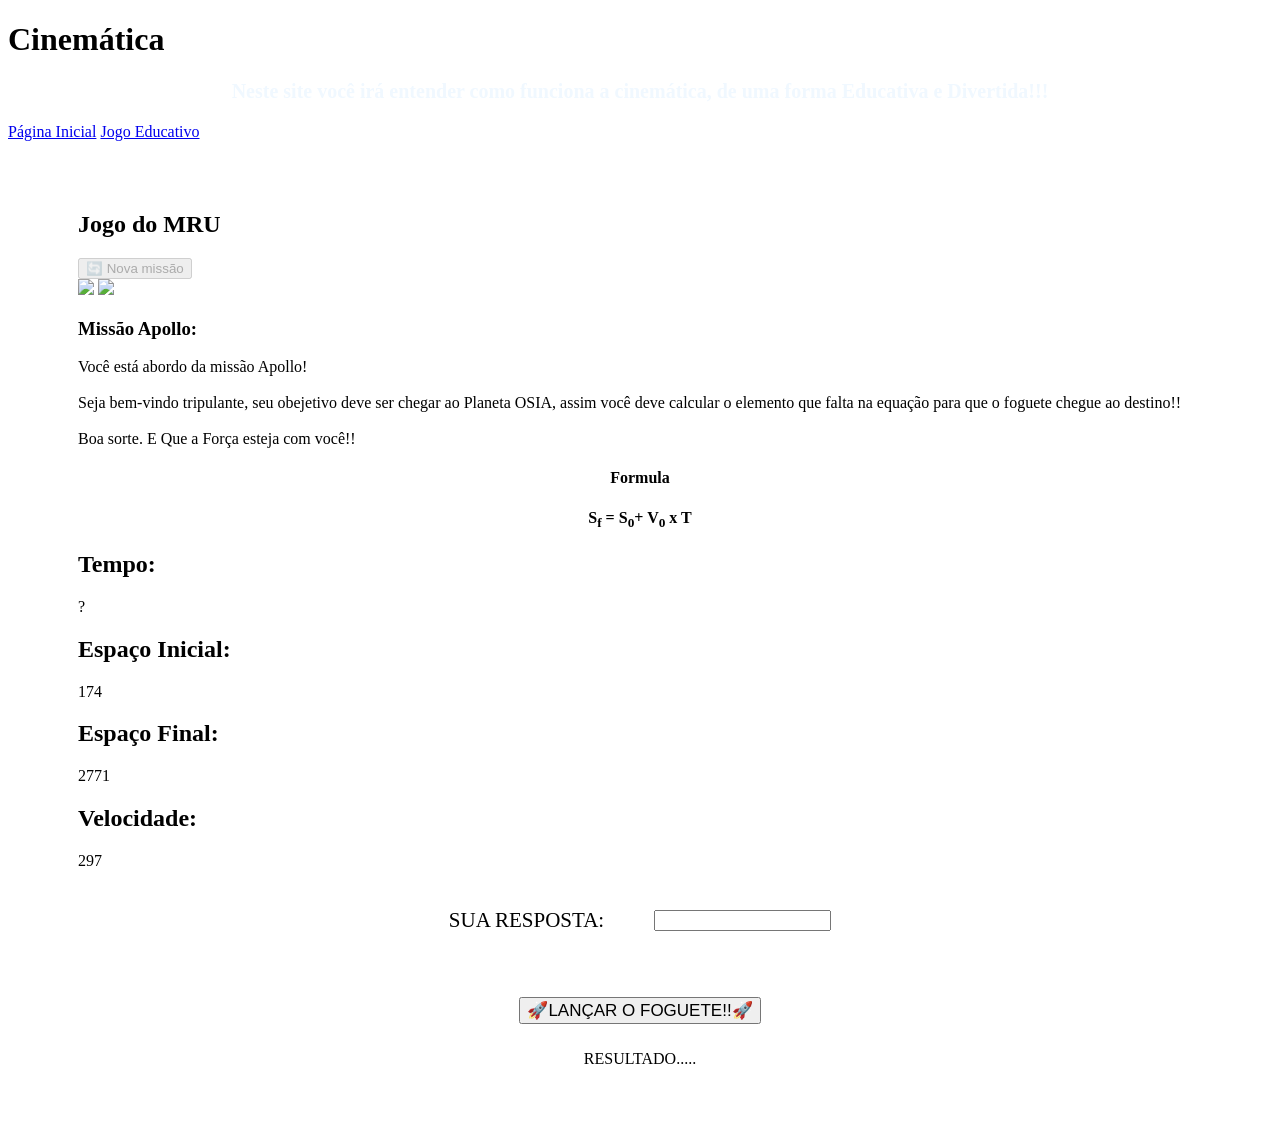
==== jogo.html @ 342e5e2f "Correção" ====
<!DOCTYPE html>
<html lang="pt-br">
<head>
    <meta charset="UTF-8">
    <meta name="viewport" content="width=device-width, initial-scale=1.0">
    <title>Document</title>
    <link rel="stylesheet" href="estilo/style2.css">
    <link href='https://fonts.googleapis.com/css?family=Inter' rel='stylesheet'>
 
   
 
</head>
<body>
 
    <header>
        <h1>Cinemática</h1>
        <p style="text-align: center; color: aliceblue; font-size: 20px; font-weight: bold;">Neste site você irá entender como funciona a cinemática, de uma forma Educativa e Divertida!!!</p>
    </header>
 
    <nav>
        <a href="pagMain.html">Página Inicial</a>
        <a href="jogo.html">Jogo Educativo</a>
    </nav>
 
    <div class="quadrado" style="margin: 70px; padding-bottom: 1px;">
        <div class="topo-jogo">
            <h2>Jogo do MRU</h2>
            <button id="novaMissao">🔄 Nova missão</button>
        </div>

       
       
       
   
            <div class="container">
                <div class="game">
                    <div class="destino">
                        <div class="linha"></div>
                            <img id="xy" src="Imagens/foguete_jogo.png">
                            <img class="destino1" id="dest" src="Imagens/ChatGPT Image 28 de mai. de 2026, 15_05_43.png">
                            <div class="descricao">
                                <h3>Missão Apollo: </h3>
                                <p>
                                    Você está abordo da missão Apollo! <br> <br>
                                    Seja bem-vindo tripulante, seu obejetivo 
                                    deve ser chegar ao Planeta OSIA, assim você 
                                    deve calcular o elemento que falta na equação 
                                    para que o foguete chegue ao destino!! <br><br>
                                    Boa sorte. E Que a Força esteja com você!!
                                </p>
                            </div>
                    </div>
                <center><div id="forml">
                    <h4>Formula</h4>
                       
                    <p style="font-weight: bolder;">S<sub>f</sub> = S<sub>0</sub>+ V<sub>0</sub> x T</p>
                </div></center>
 
                </div>
            </div>
 
           
 
        <div class="container">
 
            <div class="square">
                <h2 class="Elemento">Tempo: </h2>
                <div class="valor" id="tempo"></div>
            </div>
 
            <div class="square">
                <h2 class="Elemento">Espaço Inicial: </h2>
                <div class="valor" id="espacoinicial"></div>
            </div>
 
            <div class="square" >
                <h2 class="Elemento">Espaço Final: </h2>
                <div class="valor" id="espacofinal"></div>
            </div>
 
            <div class="square">
                <h2 class="Elemento"> Velocidade: </h2>
                <div class="valor" id="velocidade"></div>
            </div>
            

        </div>
        <div>
            <div class="posicao" style="width: 100%; height: 100px; display: flex; justify-content: center; align-items: center; gap: 50px; font-size: 21px;">
            SUA RESPOSTA:
            <input type="text" id="entrada" width: 600px; height: 50px;">
            </div>
        </div>
 
        <div class="button" style="width: 100%; height: 80px; display: flex; justify-content: center; align-items: center;">
            <button class="btn" id="start" style="font-size: 17px;">🚀LANÇAR O FOGUETE!!🚀</button>  
        </div>  
 
 
        <center>
            <div class="square" id="resultado">RESULTADO.....</div>
        </center>
        </div>

    <script src="javascript.js" ></script>
</body>
</html>
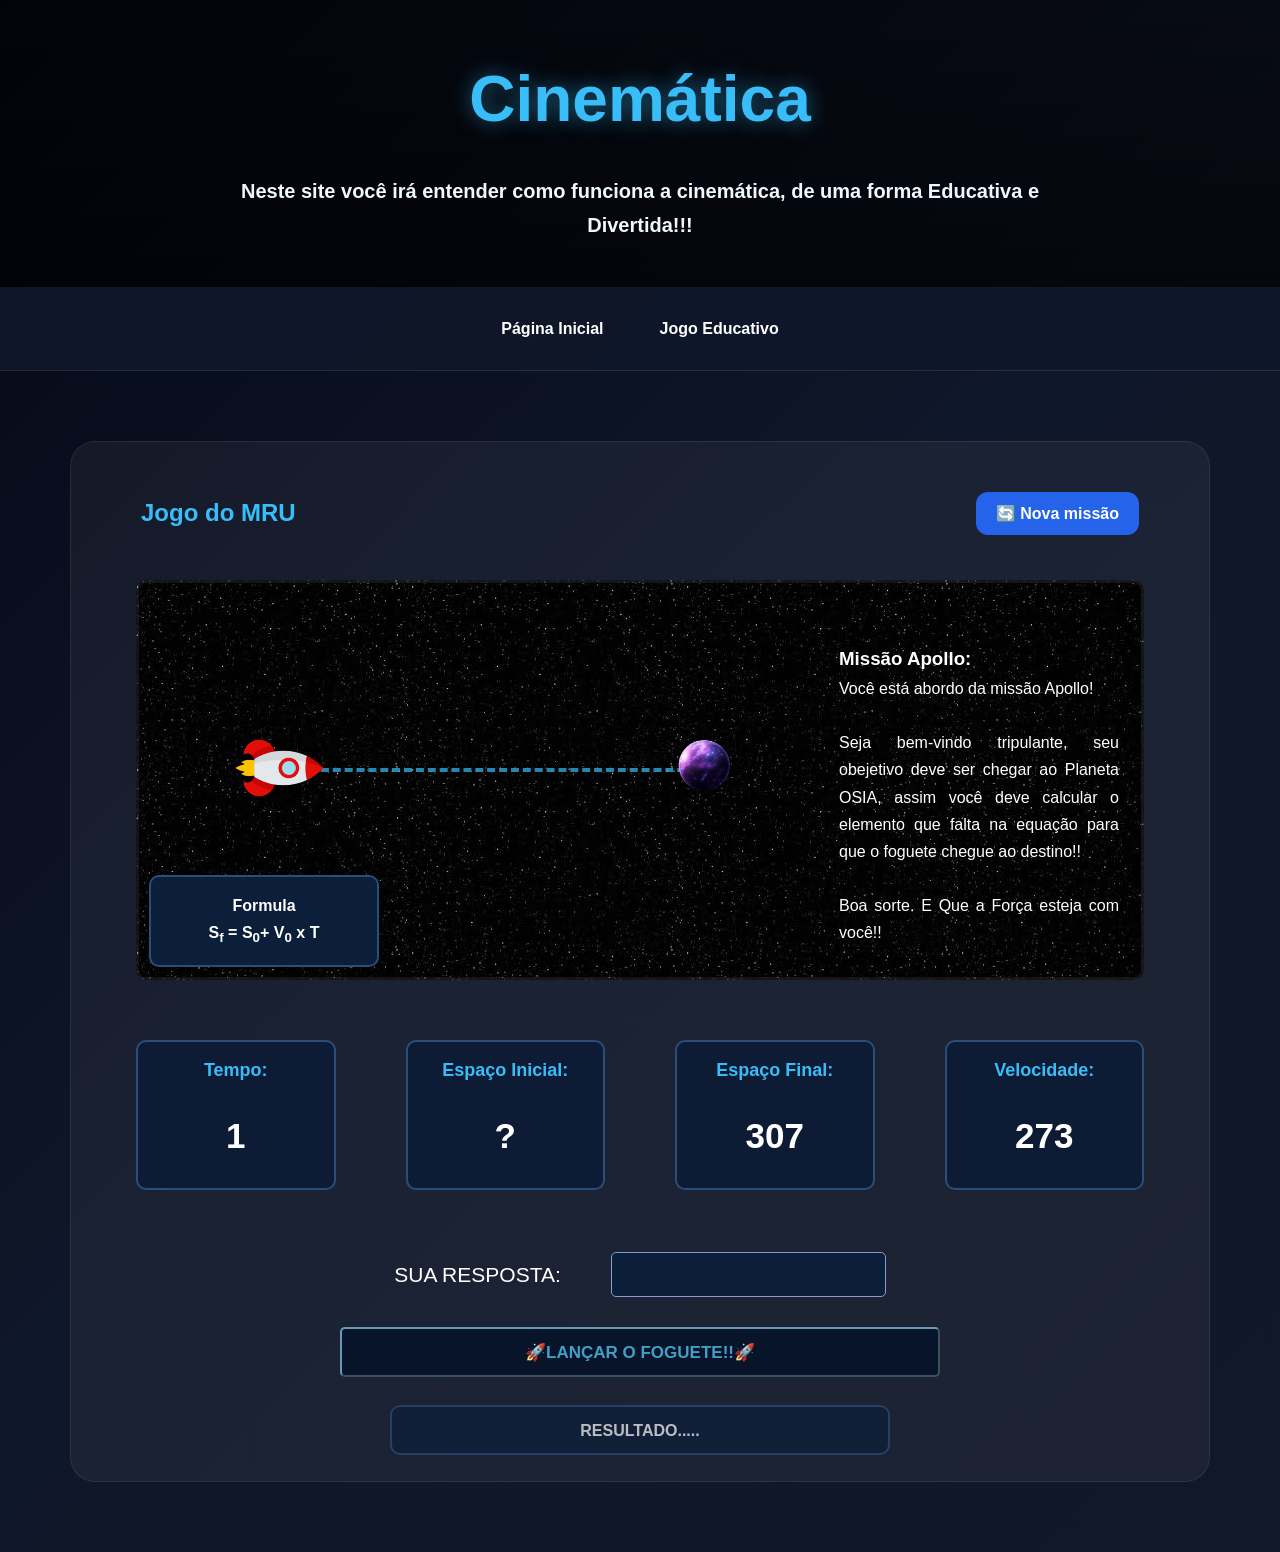
==== commit 8374153f: "Correto" ====
--- a/jogo.html
+++ b/jogo.html
@@ -4,7 +4,7 @@
     <meta charset="UTF-8">
     <meta name="viewport" content="width=device-width, initial-scale=1.0">
     <title>Document</title>
-    <link rel="stylesheet" href="estilo/style2.css">
+    <link rel="stylesheet" href="style2.css">
     <link href='https://fonts.googleapis.com/css?family=Inter' rel='stylesheet'>
  
    
@@ -18,7 +18,7 @@
     </header>
  
     <nav>
-        <a href="pagMain.html">Página Inicial</a>
+        <a href="index.html">Página Inicial</a>
         <a href="jogo.html">Jogo Educativo</a>
     </nav>
  
@@ -36,8 +36,8 @@
                 <div class="game">
                     <div class="destino">
                         <div class="linha"></div>
-                            <img id="xy" src="Imagens/foguete_jogo.png">
-                            <img class="destino1" id="dest" src="Imagens/ChatGPT Image 28 de mai. de 2026, 15_05_43.png">
+                            <img id="xy" src="foguete_jogo.png">
+                            <img class="destino1" id="dest" src="ChatGPT Image 28 de mai. de 2026, 15_05_43.png">
                             <div class="descricao">
                                 <h3>Missão Apollo: </h3>
                                 <p>
--- a/style2.css
+++ b/style2.css
@@ -0,0 +1,269 @@
+@charset "UTF-8";
+
+*{
+    margin: 0;
+    padding: 0;
+    box-sizing: border-box;
+}
+
+body{
+    font-family: 'Inter', sans-serif;
+    background: linear-gradient(135deg, #050816, #0f172a, #111827);
+    color: white;
+    line-height: 1.7;
+    
+
+}
+
+
+header{
+    padding: 45px 20px;
+    text-align: center;
+    background-image: linear-gradient(rgba(0,0,0,0.5), rgba(0,0,0,0.7));
+    background-size: cover;
+    background-position: center;
+}
+
+header h1{
+    font-size: 4rem;
+    margin-bottom: 20px;
+    color: #38bdf8;
+    text-shadow: 0px 0px 20px rgba(56,189,248,0.5);
+}
+
+header p{
+    max-width: 800px;
+    margin: auto;
+    font-size: 1.2rem;
+    color: #e2e8f0;
+}
+
+
+nav{
+   
+
+    display: flex;
+    justify-content: center;
+    gap: 20px;
+
+    background: rgba(15, 23, 42, 0.9);
+
+    padding: 18px;
+    border-bottom: 1px solid rgba(255,255,255,0.1);
+}
+
+nav a{
+    text-decoration: none;
+    color: white;
+    font-weight: 600;
+    transition: 0.3s;
+    padding: 10px 18px;
+    border-radius: 10px;
+}
+
+nav a:hover{
+    background: #38bdf8;
+    color: #0f172a;
+}
+
+.quadrado{
+    background: rgba(255,255,255,0.05);
+    border: 1px solid rgba(245, 243, 252, 0.08);
+
+    border-radius: 25px;
+    padding: 30px;
+
+    transition: 0.4s;
+}
+
+
+.button{
+    #start{
+        background-color: #08142A;
+        border-radius: 5px;
+        border-color: #6798B6;
+        width: 600px;
+        height: 50px;
+        font-size: 15px;
+        font-weight: bolder;
+        color: #449FC4;
+        transition: 1s;
+    
+    }
+    
+
+}
+
+#start{
+    padding: 10px;
+    margin-bottom: 25px;
+}
+
+#start:hover{
+    background-color: #38bdf8;
+    color: black;
+    border: 3px solid #000000;
+    animation-duration: 0.5s;
+}
+
+
+#entrada {
+    background-color: #0B1F3A; 
+    color: rgb(255, 255, 255);                  
+    border: 1px solid #879ad2;          
+    padding: 10px;                  
+    border-radius: 5px;              
+    outline: none;                   
+}
+
+#entrada::placeholder{
+    color: #304F6C;
+}
+
+
+h2{
+    color: #38bdf8;
+    font-weight: bolder;
+}
+
+.container{
+    display: flex;
+    gap: 70px;
+    margin-top: 20px;
+    margin-left: 20px;
+    justify-content: center;
+    align-items: center;
+    padding: 25px;
+    margin: 10px;
+    }
+
+.square{
+    width: 250px;
+    height: 150px;
+    background-color: #0E1B35;
+    border: 2px solid #2A4D7A;
+    border-radius: 10px;
+}
+
+.game{
+    width: 1050px;
+    height: 400px;
+    position: relative;
+    border: 3px solid rgba(245, 243, 252, 0.08);
+    border-radius: 10px;
+    background-image: url("[data-uri]");
+}
+
+input{
+    font-size: 20px;
+    text-align: center;
+}
+
+#forml{
+    position: absolute;
+    bottom: 10px;
+    left: 10px;
+    width: 230px;
+    border: 2px solid #2A4D7A;
+    border-radius: 10px;
+    padding: 15px;
+    background-color: #0B1F3A;
+    text-align: center;
+    transition: 1s;
+}
+
+#forml:hover{
+    transform: scale(1.05);
+}
+
+.destino1{
+    position: relative;
+    width: 70px;
+    height: 70px;
+    margin-top: 150px;
+    margin-left: 530px;
+}
+
+#xy{
+    position: absolute;
+    width: 70px;
+    height: 70px;
+    transform: rotate(45deg);
+    top: 150px;
+    left: 100px;
+}
+
+.topo-jogo{
+    display: flex;
+    justify-content: space-between;
+    align-items: center;
+    margin: 20px 40px;
+}
+
+#novaMissao{
+    background-color: #2563eb;
+    color: white;
+    border: none;
+    padding: 12px 20px;
+    border-radius: 12px;
+    font-size: 16px;
+    font-weight: bold;
+    cursor: pointer;
+    transition: 0.3s;
+}
+
+#novaMissao:hover{
+    transform: scale(1.05);
+    background-color: #1d4ed8;
+}
+
+.linha{
+    position: absolute;
+    top: 185px;
+    left: 170px;
+    width: 400px;
+    border-top: 4px dashed #38bdf8;
+    opacity: 0.7;
+}
+
+#resultado{
+    justify-content: center;
+    align-items: center;
+    width: 500px;
+    height: 50px;
+    background-color: #0B1F3A;
+    opacity: 70%;
+    margin-bottom: 25px;
+    text-align: center;
+    padding: 10px;
+    color: white;
+    font-weight: bolder;
+}
+
+.Elemento{
+    margin-top: 13px;
+    color: #38bdf8;
+    font-size: 18px;
+    font-weight: 900;
+    text-align: center;
+}
+
+.valor{
+    flex: 1;
+    display: flex;
+    justify-content: center;
+    align-items: center;
+    font-size: 35px;
+    font-weight: bold;
+    color: white;
+    padding: 20px;
+}
+
+.descricao{
+    position: absolute;
+    top: 60px;
+    left: 700px;
+    width: 280px;
+    min-height: 180px;
+    text-align: justify;
+}
